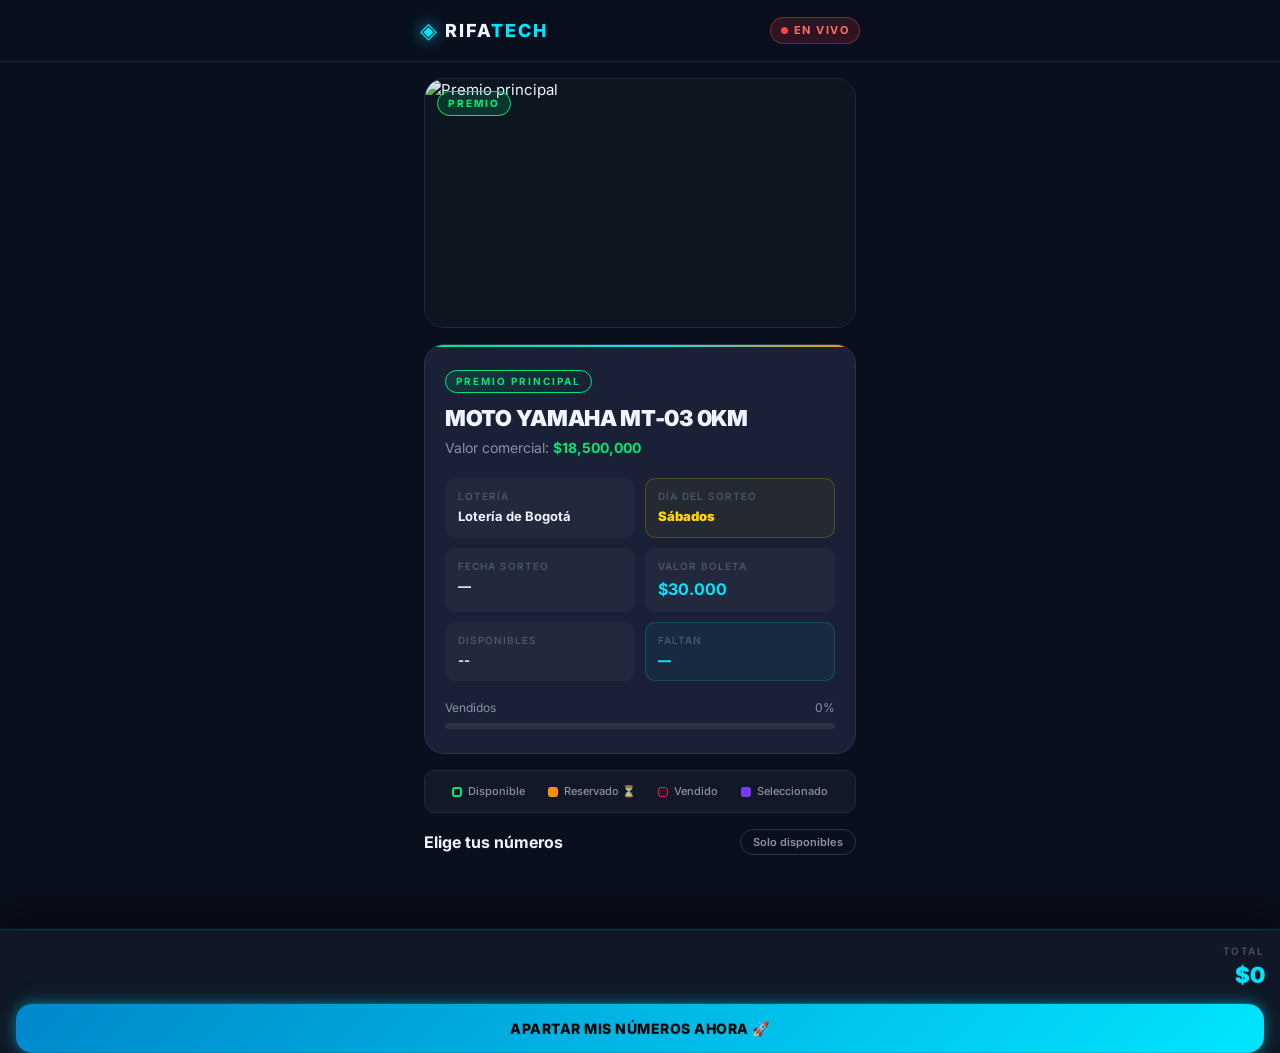
==== index.html @ be2120bd "Add files via upload" ====
<!DOCTYPE html>
<html lang="es">
<head>
  <meta charset="UTF-8" />
  <meta name="viewport" content="width=device-width, initial-scale=1.0, maximum-scale=1.0" />
  <meta name="theme-color" content="#0A0F1D" />
  <meta name="apple-mobile-web-app-capable" content="yes" />
  <title>RIFATECH — Plataforma SaaS</title>
  <link rel="preconnect" href="https://fonts.googleapis.com" />
  <link href="https://fonts.googleapis.com/css2?family=Inter:wght@400;500;600;700;800;900&display=swap" rel="stylesheet" />
  <link rel="stylesheet" href="styles.css" />
</head>
<body>

  <!-- ══════════════════════════════════════════════
       HEADER
  ══════════════════════════════════════════════ -->
  <header class="app-header">
    <div class="header-inner">
      <div class="logo">
        <span class="logo-icon">◈</span>
        <span class="logo-text">RIFA<span class="logo-accent">TECH</span></span>
      </div>
      <div class="header-badge">
        <span class="live-dot"></span>
        <span>EN VIVO</span>
      </div>
    </div>
  </header>

  <main class="main-content">

    <!-- ══════════════════════════════════════════════
         GALERÍA DE FOTOS DEL PREMIO
    ══════════════════════════════════════════════ -->
    <section class="prize-gallery" id="prize-gallery">
      <!-- Imagen principal (click para lightbox) -->
      <div class="gallery-main" id="gallery-main" onclick="openLightbox(0)">
        <img id="gallery-main-img" src="" alt="Premio principal" loading="lazy" />
        <div class="gallery-main-overlay">
          <span class="gallery-zoom-hint">🔍 Ver más grande</span>
        </div>
        <div class="gallery-badge">PREMIO</div>
      </div>
      <!-- Miniaturas (hasta 3 fotos adicionales) -->
      <div class="gallery-thumbs" id="gallery-thumbs"></div>
    </section>

    <!-- ══════════════════════════════════════════════
         HERO CARD DE LA RIFA
    ══════════════════════════════════════════════ -->
    <section class="raffle-hero">
      <div class="raffle-prize-badge">PREMIO PRINCIPAL</div>
      <h1 class="raffle-title" id="raffle-title">MOTO YAMAHA MT-03 0KM</h1>
      <p class="raffle-subtitle">Valor comercial: <strong id="raffle-prize-value">$18,500,000</strong></p>

      <div class="raffle-meta-grid">
        <div class="meta-item">
          <span class="meta-label">Lotería</span>
          <span class="meta-value" id="raffle-lottery-name">Lotería de Bogotá</span>
        </div>
        <div class="meta-item lottery-day-item">
          <span class="meta-label">Día del sorteo</span>
          <span class="meta-value lottery-day" id="raffle-lottery-day">Sábados</span>
        </div>
        <div class="meta-item">
          <span class="meta-label">Fecha sorteo</span>
          <span class="meta-value" id="raffle-draw-date">—</span>
        </div>
        <div class="meta-item">
          <span class="meta-label">Valor boleta</span>
          <span class="meta-value accent" id="raffle-ticket-price">$30.000</span>
        </div>
        <div class="meta-item">
          <span class="meta-label">Disponibles</span>
          <span class="meta-value" id="available-count">--</span>
        </div>
        <!-- Cuenta regresiva al sorteo -->
        <div class="meta-item countdown-item">
          <span class="meta-label">Faltan</span>
          <span class="meta-value countdown-value" id="draw-countdown">—</span>
        </div>
      </div>

      <!-- Progreso de venta -->
      <div class="progress-section">
        <div class="progress-labels">
          <span>Vendidos</span>
          <span id="progress-pct">0%</span>
        </div>
        <div class="progress-track">
          <div class="progress-fill" id="progress-fill" style="width:0%"></div>
        </div>
      </div>
    </section>

    <!-- ══════════════════════════════════════════════
         LEYENDA
    ══════════════════════════════════════════════ -->
    <div class="legend-strip">
      <div class="legend-item"><span class="legend-dot available"></span>Disponible</div>
      <div class="legend-item"><span class="legend-dot reserved"></span>Reservado ⏳</div>
      <div class="legend-item"><span class="legend-dot sold"></span>Vendido</div>
      <div class="legend-item"><span class="legend-dot selected"></span>Seleccionado</div>
    </div>

    <!-- ══════════════════════════════════════════════
         GRID DE NÚMEROS
    ══════════════════════════════════════════════ -->
    <section class="grid-section">
      <div class="grid-header">
        <h2 class="grid-title">Elige tus números</h2>
        <button class="filter-btn" id="filter-available-btn" onclick="toggleFilterAvailable()">
          Solo disponibles
        </button>
      </div>
      <div class="numbers-grid" id="numbers-grid"></div>
    </section>

  </main>

  <!-- ══════════════════════════════════════════════
       STICKY BOTTOM BAR
  ══════════════════════════════════════════════ -->
  <div class="sticky-bar" id="sticky-bar">
    <div class="sticky-summary">
      <div class="sticky-numbers" id="sticky-numbers-display"></div>
      <div class="sticky-total">
        <span class="total-label">TOTAL</span>
        <span class="total-amount" id="total-amount">$0</span>
      </div>
    </div>
    <button class="cta-button" onclick="openReservationModal()">
      APARTAR MIS NÚMEROS AHORA 🚀
    </button>
  </div>

  <!-- ══════════════════════════════════════════════
       LIGHTBOX DE FOTOS
  ══════════════════════════════════════════════ -->
  <div class="lightbox" id="lightbox" onclick="closeLightbox()">
    <button class="lightbox-close" onclick="closeLightbox()">✕</button>
    <button class="lightbox-prev" onclick="event.stopPropagation(); lightboxNav(-1)">‹</button>
    <div class="lightbox-img-wrap">
      <img id="lightbox-img" src="" alt="Foto del premio" />
    </div>
    <button class="lightbox-next" onclick="event.stopPropagation(); lightboxNav(1)">›</button>
    <div class="lightbox-counter" id="lightbox-counter">1 / 1</div>
  </div>

  <!-- ══════════════════════════════════════════════
       MODAL: RESERVAR
  ══════════════════════════════════════════════ -->
  <div class="modal-overlay" id="reservation-modal" onclick="closeModalOutside(event)">
    <div class="modal-card">
      <button class="modal-close" onclick="closeModal()">✕</button>
      <div class="modal-header">
        <div class="modal-icon">🎟️</div>
        <h3 class="modal-title">Confirmar Reserva</h3>
        <p class="modal-subtitle">Tienes <strong>15 minutos</strong> para completar el pago</p>
      </div>

      <div class="selected-preview" id="modal-selected-preview"></div>

      <div class="form-group">
        <label class="form-label">Nombre completo</label>
        <input type="text" class="form-input" id="buyer-name" placeholder="Ej: Juan Pérez García" autocomplete="name" />
      </div>
      <div class="form-group">
        <label class="form-label">WhatsApp</label>
        <input type="tel" class="form-input" id="buyer-phone" placeholder="+57 300 000 0000" autocomplete="tel" />
      </div>

      <div class="total-preview">
        <span>Total a pagar:</span>
        <span class="total-preview-amount" id="modal-total">$0</span>
      </div>

      <button class="confirm-btn" onclick="confirmReservation()">
        ✅ CONFIRMAR RESERVA
      </button>

      <p class="modal-disclaimer">
        Al confirmar, tus números quedan bloqueados 15 minutos. Recibirás tu comprobante por WhatsApp al confirmar el pago.
      </p>
    </div>
  </div>

  <!-- ══════════════════════════════════════════════
       MODAL: TICKET VIRTUAL
  ══════════════════════════════════════════════ -->
  <div class="modal-overlay" id="ticket-modal" onclick="closeTicketModalOutside(event)">
    <div class="modal-card ticket-modal-card">
      <button class="modal-close" onclick="closeTicketModal()">✕</button>
      <div id="ticket-render-area"></div>
      <div class="ticket-actions">
        <button class="download-btn" onclick="downloadTicket()">⬇ Descargar comprobante</button>
        <button class="share-wa-btn" onclick="shareTicketWhatsApp()">💬 Compartir por WhatsApp</button>
      </div>
    </div>
  </div>

  <!-- Toast -->
  <div class="toast" id="toast"></div>

  <script src="app.js"></script>
</body>
</html>
---- styles.css ----
/* ═══════════════════════════════════════════════════════════
   RIFATECH — DESIGN SYSTEM
   Dark Neon SaaS · Mobile-First · PWA
═══════════════════════════════════════════════════════════ */

/* ── TOKENS ─────────────────────────────────────────────── */
:root {
  --bg-base:        #0A0F1D;
  --bg-surface:     #111827;
  --bg-card:        #1A2035;
  --bg-card-hover:  #1F2840;

  --neon-green:     #00E676;
  --neon-green-dim: #00E67620;
  --neon-blue:      #00E5FF;
  --neon-blue-dim:  #00E5FF18;
  --reserved:       #FF9100;
  --reserved-dim:   #FF910020;
  --sold:           #FF1744;
  --sold-dim:       #FF174415;
  --selected:       #7C3AED;
  --selected-dim:   #7C3AED25;

  --text-primary:   #F0F4FF;
  --text-secondary: #8892A4;
  --text-muted:     #4A5568;

  --border-subtle:  #1E2840;
  --border-card:    #2A3348;

  --radius-sm: 6px;
  --radius-md: 10px;
  --radius-lg: 16px;
  --radius-xl: 20px;

  --font: 'Inter', system-ui, sans-serif;

  --shadow-neon-green: 0 0 12px #00E67660, 0 0 24px #00E67630;
  --shadow-neon-blue:  0 0 12px #00E5FF60, 0 0 24px #00E5FF30;
  --shadow-reserved:   0 0 12px #FF910060, 0 0 24px #FF910030;
  --shadow-card:       0 4px 24px rgba(0,0,0,0.4);
}

/* ── RESET & BASE ────────────────────────────────────────── */
*, *::before, *::after { box-sizing: border-box; margin: 0; padding: 0; }

html { scroll-behavior: smooth; }

body {
  background: var(--bg-base);
  color: var(--text-primary);
  font-family: var(--font);
  font-size: 15px;
  line-height: 1.5;
  min-height: 100vh;
  padding-bottom: 160px; /* space for sticky bar */
  -webkit-font-smoothing: antialiased;
}

/* ── HEADER ──────────────────────────────────────────────── */
.app-header {
  position: sticky;
  top: 0;
  z-index: 100;
  background: rgba(10, 15, 29, 0.92);
  backdrop-filter: blur(16px);
  -webkit-backdrop-filter: blur(16px);
  border-bottom: 1px solid var(--border-subtle);
}

.header-inner {
  display: flex;
  align-items: center;
  justify-content: space-between;
  padding: 14px 20px;
  max-width: 480px;
  margin: 0 auto;
}

.logo {
  display: flex;
  align-items: center;
  gap: 8px;
  text-decoration: none;
}

.logo-icon {
  font-size: 22px;
  color: var(--neon-blue);
  filter: drop-shadow(0 0 8px var(--neon-blue));
}

.logo-text {
  font-size: 18px;
  font-weight: 800;
  letter-spacing: 2px;
  color: var(--text-primary);
}

.logo-accent {
  color: var(--neon-blue);
}

.header-badge {
  display: flex;
  align-items: center;
  gap: 6px;
  background: rgba(255, 65, 68, 0.15);
  border: 1px solid rgba(255, 65, 68, 0.4);
  color: #FF6B6B;
  font-size: 11px;
  font-weight: 700;
  letter-spacing: 1.5px;
  padding: 4px 10px;
  border-radius: 20px;
}

.live-dot {
  width: 7px;
  height: 7px;
  background: #FF4444;
  border-radius: 50%;
  animation: live-pulse 1.4s ease-in-out infinite;
}

@keyframes live-pulse {
  0%, 100% { opacity: 1; transform: scale(1); }
  50%       { opacity: 0.4; transform: scale(0.8); }
}

/* ── MAIN CONTENT ────────────────────────────────────────── */
.main-content {
  max-width: 480px;
  margin: 0 auto;
  padding: 0 16px;
}

/* ── RAFFLE HERO ─────────────────────────────────────────── */
.raffle-hero {
  padding: 24px 20px;
  background: var(--bg-card);
  border: 1px solid var(--border-card);
  border-radius: var(--radius-xl);
  margin: 16px 0;
  position: relative;
  overflow: hidden;
}

.raffle-hero::before {
  content: '';
  position: absolute;
  top: 0; left: 0; right: 0;
  height: 2px;
  background: linear-gradient(90deg, var(--neon-green), var(--neon-blue), var(--reserved));
}

.raffle-prize-badge {
  display: inline-block;
  background: linear-gradient(135deg, var(--neon-green-dim), transparent);
  border: 1px solid var(--neon-green);
  color: var(--neon-green);
  font-size: 10px;
  font-weight: 700;
  letter-spacing: 2px;
  padding: 3px 10px;
  border-radius: 20px;
  margin-bottom: 12px;
}

.raffle-title {
  font-size: 22px;
  font-weight: 900;
  line-height: 1.2;
  letter-spacing: -0.3px;
  margin-bottom: 6px;
}

.raffle-subtitle {
  font-size: 14px;
  color: var(--text-secondary);
  margin-bottom: 20px;
}

.raffle-subtitle strong {
  color: var(--neon-green);
}

.raffle-meta-grid {
  display: grid;
  grid-template-columns: 1fr 1fr;
  gap: 12px;
  margin-bottom: 20px;
}

.meta-item {
  background: rgba(255,255,255,0.04);
  border: 1px solid var(--border-subtle);
  border-radius: var(--radius-md);
  padding: 10px 12px;
}

.meta-label {
  display: block;
  font-size: 10px;
  font-weight: 600;
  letter-spacing: 1px;
  color: var(--text-muted);
  text-transform: uppercase;
  margin-bottom: 3px;
}

.meta-value {
  display: block;
  font-size: 13px;
  font-weight: 700;
  color: var(--text-primary);
}

.meta-value.accent {
  color: var(--neon-blue);
  font-size: 16px;
}

.progress-section { }

.progress-labels {
  display: flex;
  justify-content: space-between;
  font-size: 12px;
  color: var(--text-secondary);
  margin-bottom: 6px;
}

.progress-track {
  height: 6px;
  background: rgba(255,255,255,0.08);
  border-radius: 99px;
  overflow: hidden;
}

.progress-fill {
  height: 100%;
  background: linear-gradient(90deg, var(--neon-green), var(--neon-blue));
  border-radius: 99px;
  transition: width 0.6s cubic-bezier(0.34, 1.56, 0.64, 1);
  box-shadow: 0 0 10px var(--neon-green);
}

/* ── LEGEND ──────────────────────────────────────────────── */
.legend-strip {
  display: flex;
  justify-content: space-around;
  padding: 12px 16px;
  background: var(--bg-surface);
  border-radius: var(--radius-md);
  margin-bottom: 16px;
  border: 1px solid var(--border-subtle);
}

.legend-item {
  display: flex;
  align-items: center;
  gap: 6px;
  font-size: 11px;
  color: var(--text-secondary);
  font-weight: 500;
}

.legend-dot {
  width: 10px;
  height: 10px;
  border-radius: 3px;
  flex-shrink: 0;
}

.legend-dot.available { background: transparent; border: 2px solid var(--neon-green); }
.legend-dot.reserved  { background: var(--reserved); }
.legend-dot.sold      { background: var(--sold-dim); border: 1px solid var(--sold); }
.legend-dot.selected  { background: var(--selected); }

/* ── GRID SECTION ────────────────────────────────────────── */
.grid-section {
  margin-bottom: 24px;
}

.grid-header {
  display: flex;
  align-items: center;
  justify-content: space-between;
  margin-bottom: 14px;
}

.grid-title {
  font-size: 16px;
  font-weight: 700;
  color: var(--text-primary);
}

.filter-btn {
  background: transparent;
  border: 1px solid var(--border-card);
  color: var(--text-secondary);
  font-family: var(--font);
  font-size: 11px;
  font-weight: 600;
  padding: 5px 12px;
  border-radius: 20px;
  cursor: pointer;
  transition: all 0.2s;
}

.filter-btn.active {
  border-color: var(--neon-green);
  color: var(--neon-green);
  background: var(--neon-green-dim);
}

/* ── NUMBERS GRID ────────────────────────────────────────── */
.numbers-grid {
  display: grid;
  grid-template-columns: repeat(5, 1fr);
  gap: 8px;
}

/* ── NUMBER BUTTON BASE ──────────────────────────────────── */
.num-btn {
  aspect-ratio: 1;
  border-radius: 8px;
  border: 1.5px solid transparent;
  font-family: var(--font);
  font-size: 13px;
  font-weight: 700;
  cursor: pointer;
  position: relative;
  transition: transform 0.15s cubic-bezier(0.34, 1.56, 0.64, 1),
              box-shadow 0.15s ease,
              background 0.2s ease,
              border-color 0.2s ease,
              opacity 0.3s ease;
  display: flex;
  align-items: center;
  justify-content: center;
  overflow: hidden;
  -webkit-tap-highlight-color: transparent;
  user-select: none;
}

.num-btn:focus-visible {
  outline: 2px solid var(--neon-blue);
  outline-offset: 2px;
}

/* STATE: Available */
.num-btn.available {
  background: #141B2D;
  border-color: var(--neon-green);
  color: var(--text-primary);
  animation: border-breathe 3s ease-in-out infinite;
}

@keyframes border-breathe {
  0%, 100% { box-shadow: 0 0 4px #00E67630; }
  50%       { box-shadow: 0 0 10px #00E67650, 0 0 20px #00E67620; }
}

.num-btn.available:hover,
.num-btn.available:active {
  transform: scale(1.07);
  box-shadow: var(--shadow-neon-green);
  background: #1A2A1A;
  animation: none;
}

/* STATE: Reserved */
.num-btn.reserved {
  background: var(--reserved);
  border-color: transparent;
  color: #1A0A00;
  cursor: not-allowed;
  font-size: 10px;
  flex-direction: column;
  gap: 1px;
}

.num-btn.reserved::after {
  content: '⏳';
  font-size: 9px;
  opacity: 0.9;
}

/* STATE: Sold */
.num-btn.sold {
  background: var(--sold-dim);
  border-color: rgba(255, 23, 68, 0.3);
  color: rgba(255,255,255,0.25);
  cursor: not-allowed;
  text-decoration: line-through;
  text-decoration-color: rgba(255,23,68,0.5);
}

/* STATE: Selected (user picked this) */
.num-btn.selected {
  background: var(--selected);
  border-color: #9F67FF;
  color: #fff;
  transform: scale(1.08);
  box-shadow: 0 0 12px #7C3AED80, 0 0 24px #7C3AED40;
  animation: none;
}

.num-btn.selected:hover,
.num-btn.selected:active {
  transform: scale(1.05);
}

/* Ripple effect on tap */
.num-btn::before {
  content: '';
  position: absolute;
  inset: 0;
  background: radial-gradient(circle, rgba(255,255,255,0.2) 0%, transparent 70%);
  opacity: 0;
  transform: scale(0);
  transition: transform 0.3s, opacity 0.3s;
  pointer-events: none;
}

.num-btn:active::before {
  opacity: 1;
  transform: scale(1);
}

/* Hidden for filter mode */
.num-btn.hidden {
  display: none;
}

/* ── STICKY BAR ──────────────────────────────────────────── */
.sticky-bar {
  position: fixed;
  bottom: 0;
  left: 0; right: 0;
  z-index: 200;
  background: rgba(17, 24, 39, 0.97);
  backdrop-filter: blur(20px);
  -webkit-backdrop-filter: blur(20px);
  border-top: 1px solid rgba(0, 229, 255, 0.2);
  padding: 14px 16px 20px;
  transform: translateY(120%);
  transition: transform 0.4s cubic-bezier(0.34, 1.56, 0.64, 1);
  box-shadow: 0 -8px 40px rgba(0,0,0,0.6);
}

.sticky-bar.visible {
  transform: translateY(0);
}

.sticky-summary {
  display: flex;
  justify-content: space-between;
  align-items: center;
  margin-bottom: 12px;
}

.sticky-numbers-display {
  display: flex;
  flex-wrap: wrap;
  gap: 6px;
  max-width: 220px;
}

.sticky-num-tag {
  background: var(--selected);
  color: #fff;
  font-size: 12px;
  font-weight: 700;
  padding: 3px 8px;
  border-radius: 4px;
}

.sticky-overflow {
  font-size: 12px;
  color: var(--text-secondary);
  align-self: center;
}

.sticky-total {
  text-align: right;
  flex-shrink: 0;
}

.total-label {
  display: block;
  font-size: 10px;
  letter-spacing: 1.5px;
  color: var(--text-muted);
  font-weight: 600;
}

.total-amount {
  display: block;
  font-size: 22px;
  font-weight: 900;
  color: var(--neon-blue);
  letter-spacing: -0.5px;
}

.cta-button {
  width: 100%;
  padding: 16px;
  background: linear-gradient(135deg, #0088CC, var(--neon-blue));
  color: #000;
  font-family: var(--font);
  font-size: 14px;
  font-weight: 800;
  letter-spacing: 0.5px;
  border: none;
  border-radius: var(--radius-lg);
  cursor: pointer;
  transition: transform 0.15s, box-shadow 0.15s;
  box-shadow: var(--shadow-neon-blue);
  -webkit-tap-highlight-color: transparent;
}

.cta-button:active {
  transform: scale(0.97);
  box-shadow: 0 0 8px var(--neon-blue);
}

/* ── MODAL ───────────────────────────────────────────────── */
.modal-overlay {
  position: fixed;
  inset: 0;
  z-index: 300;
  background: rgba(0,0,0,0.75);
  backdrop-filter: blur(8px);
  -webkit-backdrop-filter: blur(8px);
  display: flex;
  align-items: flex-end;
  justify-content: center;
  padding: 0;
  opacity: 0;
  pointer-events: none;
  transition: opacity 0.25s ease;
}

.modal-overlay.open {
  opacity: 1;
  pointer-events: all;
}

.modal-card {
  background: var(--bg-card);
  border: 1px solid var(--border-card);
  border-radius: var(--radius-xl) var(--radius-xl) 0 0;
  width: 100%;
  max-width: 480px;
  padding: 28px 20px 40px;
  position: relative;
  transform: translateY(100%);
  transition: transform 0.35s cubic-bezier(0.34, 1.56, 0.64, 1);
  max-height: 92vh;
  overflow-y: auto;
}

.modal-overlay.open .modal-card {
  transform: translateY(0);
}

.modal-close {
  position: absolute;
  top: 16px;
  right: 16px;
  background: rgba(255,255,255,0.1);
  border: none;
  color: var(--text-secondary);
  width: 32px;
  height: 32px;
  border-radius: 50%;
  font-size: 14px;
  cursor: pointer;
  display: flex;
  align-items: center;
  justify-content: center;
  transition: background 0.2s;
}

.modal-close:hover { background: rgba(255,255,255,0.18); }

.modal-header {
  text-align: center;
  margin-bottom: 24px;
}

.modal-icon { font-size: 36px; margin-bottom: 8px; }

.modal-title {
  font-size: 20px;
  font-weight: 800;
  margin-bottom: 4px;
}

.modal-subtitle {
  font-size: 13px;
  color: var(--text-secondary);
}

.modal-subtitle strong { color: var(--reserved); }

.selected-preview {
  display: flex;
  flex-wrap: wrap;
  gap: 8px;
  justify-content: center;
  margin-bottom: 24px;
  padding: 16px;
  background: rgba(124, 58, 237, 0.1);
  border: 1px solid rgba(124, 58, 237, 0.3);
  border-radius: var(--radius-md);
}

.preview-num {
  background: var(--selected);
  color: #fff;
  font-size: 18px;
  font-weight: 900;
  padding: 6px 14px;
  border-radius: 6px;
}

.form-group {
  margin-bottom: 16px;
}

.form-label {
  display: block;
  font-size: 12px;
  font-weight: 600;
  letter-spacing: 0.5px;
  color: var(--text-secondary);
  margin-bottom: 6px;
}

.form-input {
  width: 100%;
  background: rgba(255,255,255,0.06);
  border: 1px solid var(--border-card);
  color: var(--text-primary);
  font-family: var(--font);
  font-size: 15px;
  padding: 12px 14px;
  border-radius: var(--radius-md);
  transition: border-color 0.2s, box-shadow 0.2s;
  outline: none;
}

.form-input:focus {
  border-color: var(--neon-blue);
  box-shadow: 0 0 0 3px rgba(0, 229, 255, 0.1);
}

.form-input::placeholder { color: var(--text-muted); }

.total-preview {
  display: flex;
  justify-content: space-between;
  align-items: center;
  padding: 14px 16px;
  background: rgba(0, 229, 255, 0.06);
  border: 1px solid rgba(0, 229, 255, 0.2);
  border-radius: var(--radius-md);
  margin-bottom: 20px;
  font-size: 14px;
  font-weight: 600;
  color: var(--text-secondary);
}

.total-preview-amount {
  font-size: 22px;
  font-weight: 900;
  color: var(--neon-blue);
}

.confirm-btn {
  width: 100%;
  padding: 16px;
  background: linear-gradient(135deg, #00B84A, var(--neon-green));
  color: #001A0D;
  font-family: var(--font);
  font-size: 15px;
  font-weight: 800;
  letter-spacing: 0.3px;
  border: none;
  border-radius: var(--radius-lg);
  cursor: pointer;
  transition: transform 0.15s, box-shadow 0.15s;
  box-shadow: var(--shadow-neon-green);
  margin-bottom: 16px;
}

.confirm-btn:active { transform: scale(0.97); }

.modal-disclaimer {
  font-size: 11px;
  color: var(--text-muted);
  text-align: center;
  line-height: 1.6;
}

/* ── TICKET MODAL ────────────────────────────────────────── */
.ticket-modal-card {
  border-radius: var(--radius-xl) var(--radius-xl) 0 0;
  padding-bottom: 32px;
}

/* ── DIGITAL TICKET DESIGN ───────────────────────────────── */
.ticket {
  background: linear-gradient(160deg, #0D1B2A, #12243A);
  border: 1px solid rgba(0, 230, 118, 0.3);
  border-radius: var(--radius-xl);
  overflow: hidden;
  margin-bottom: 20px;
  box-shadow: 0 0 30px rgba(0,230,118,0.1);
  font-family: var(--font);
}

.ticket-header {
  background: linear-gradient(135deg, #001A0D, #002615);
  padding: 20px 22px 16px;
  display: flex;
  align-items: center;
  justify-content: space-between;
  border-bottom: 1px solid rgba(0,230,118,0.15);
}

.ticket-logo {
  font-size: 16px;
  font-weight: 900;
  letter-spacing: 2px;
  color: var(--neon-green);
}

.ticket-paid-seal {
  background: rgba(0, 230, 118, 0.15);
  border: 1.5px solid var(--neon-green);
  color: var(--neon-green);
  font-size: 11px;
  font-weight: 800;
  letter-spacing: 1px;
  padding: 5px 12px;
  border-radius: 20px;
  box-shadow: 0 0 8px rgba(0,230,118,0.3);
}

.ticket-numbers-section {
  padding: 28px 22px 20px;
  text-align: center;
}

.ticket-numbers-label {
  font-size: 10px;
  font-weight: 600;
  letter-spacing: 3px;
  color: rgba(255,255,255,0.35);
  margin-bottom: 10px;
  text-transform: uppercase;
}

.ticket-numbers-display {
  display: flex;
  justify-content: center;
  flex-wrap: wrap;
  gap: 10px;
  margin-bottom: 8px;
}

.ticket-num {
  font-size: 52px;
  font-weight: 900;
  color: #fff;
  line-height: 1;
  letter-spacing: -2px;
  text-shadow: 0 0 20px rgba(0,229,255,0.4);
}

.ticket-body {
  padding: 0 22px 20px;
}

.ticket-detail-row {
  display: flex;
  justify-content: space-between;
  padding: 8px 0;
  border-bottom: 1px solid rgba(255,255,255,0.05);
  font-size: 13px;
}

.ticket-detail-row:last-of-type { border-bottom: none; }

.ticket-detail-label {
  color: rgba(255,255,255,0.4);
  font-weight: 500;
}

.ticket-detail-value {
  color: var(--text-primary);
  font-weight: 700;
  text-align: right;
  max-width: 60%;
}

/* Perforated divider */
.ticket-perforated {
  position: relative;
  margin: 0 -1px;
  height: 22px;
  display: flex;
  align-items: center;
}

.ticket-perforated::before,
.ticket-perforated::after {
  content: '';
  width: 22px;
  height: 22px;
  background: var(--bg-base);
  border-radius: 50%;
  flex-shrink: 0;
  border: 1px solid rgba(0,230,118,0.2);
}

.ticket-dashes {
  flex: 1;
  border: none;
  border-top: 2px dashed rgba(0,230,118,0.25);
  margin: 0 4px;
}

.ticket-footer {
  padding: 16px 22px 22px;
  display: flex;
  justify-content: space-between;
  align-items: flex-start;
  gap: 16px;
}

.ticket-owner-info { flex: 1; }

.ticket-owner-name {
  font-size: 14px;
  font-weight: 800;
  color: var(--text-primary);
  margin-bottom: 2px;
}

.ticket-owner-phone {
  font-size: 12px;
  color: var(--text-secondary);
  margin-bottom: 6px;
}

.ticket-serial {
  font-size: 10px;
  font-weight: 700;
  letter-spacing: 1px;
  color: var(--neon-green);
  font-variant-numeric: tabular-nums;
}

.ticket-qr-block {
  text-align: center;
}

.ticket-qr-placeholder {
  width: 64px;
  height: 64px;
  background: #fff;
  border-radius: 4px;
  display: flex;
  align-items: center;
  justify-content: center;
  margin-bottom: 4px;
}

.ticket-qr-placeholder svg { width: 56px; height: 56px; }

.ticket-qr-label {
  font-size: 9px;
  color: var(--text-muted);
  letter-spacing: 0.5px;
}

.download-btn {
  width: 100%;
  padding: 14px;
  background: transparent;
  border: 1.5px solid var(--neon-green);
  color: var(--neon-green);
  font-family: var(--font);
  font-size: 14px;
  font-weight: 700;
  border-radius: var(--radius-lg);
  cursor: pointer;
  transition: background 0.2s, box-shadow 0.2s;
}

.download-btn:hover {
  background: var(--neon-green-dim);
  box-shadow: var(--shadow-neon-green);
}

/* ── TIMER CHIP ──────────────────────────────────────────── */
.timer-chip {
  display: inline-flex;
  align-items: center;
  gap: 6px;
  background: rgba(255, 145, 0, 0.12);
  border: 1px solid rgba(255, 145, 0, 0.4);
  color: var(--reserved);
  font-size: 12px;
  font-weight: 700;
  padding: 4px 12px;
  border-radius: 20px;
  margin: 0 auto 16px;
  display: flex;
  width: fit-content;
}

/* ── TOAST ───────────────────────────────────────────────── */
.toast {
  position: fixed;
  top: 70px;
  left: 50%;
  transform: translateX(-50%) translateY(-10px);
  background: var(--bg-card);
  border: 1px solid var(--border-card);
  color: var(--text-primary);
  font-size: 13px;
  font-weight: 600;
  padding: 10px 20px;
  border-radius: 30px;
  z-index: 500;
  opacity: 0;
  transition: opacity 0.25s, transform 0.25s;
  white-space: nowrap;
  pointer-events: none;
  box-shadow: var(--shadow-card);
}

.toast.show {
  opacity: 1;
  transform: translateX(-50%) translateY(0);
}

/* ── SCROLLBAR ───────────────────────────────────────────── */
::-webkit-scrollbar { width: 4px; }
::-webkit-scrollbar-track { background: transparent; }
::-webkit-scrollbar-thumb { background: var(--border-card); border-radius: 2px; }

/* ── REDUCED MOTION ──────────────────────────────────────── */
@media (prefers-reduced-motion: reduce) {
  *, *::before, *::after { animation-duration: 0.01ms !important; transition-duration: 0.01ms !important; }
}

/* ── DESKTOP BREAKPOINT ──────────────────────────────────── */
@media (min-width: 640px) {
  .numbers-grid { grid-template-columns: repeat(8, 1fr); }
  .main-content { padding: 0 24px; }
}

/* ═══════════════════════════════════════════════════════════
   NUEVAS SECCIONES: Galería · Lotería · Countdown · Lightbox
   Ticket con foto del premio · Botón WhatsApp
═══════════════════════════════════════════════════════════ */

/* ── GALERÍA DEL PREMIO ─────────────────────────────────── */
.prize-gallery {
  margin: 16px 0 0;
  border-radius: var(--radius-xl, 20px);
  overflow: hidden;
  background: #111827;
  border: 1px solid #1E2840;
}

.gallery-main {
  position: relative;
  width: 100%;
  aspect-ratio: 16 / 9;
  overflow: hidden;
  cursor: pointer;
  background: #0d1520;
  display: flex;
  align-items: center;
  justify-content: center;
}

.gallery-main img {
  width: 100%;
  height: 100%;
  object-fit: cover;
  transition: transform 0.4s ease;
  display: block;
}

.gallery-main:hover img { transform: scale(1.03); }

/* Placeholder cuando no hay foto */
.gallery-main.no-photo {
  aspect-ratio: 16 / 9;
  background: linear-gradient(135deg, #111827 0%, #0d1520 100%);
  display: flex;
  align-items: center;
  justify-content: center;
  flex-direction: column;
  gap: 12px;
  cursor: default;
}

.gallery-no-photo-icon { font-size: 48px; opacity: 0.3; }
.gallery-no-photo-text { font-size: 13px; color: #4A5568; font-weight: 600; }

.gallery-main-overlay {
  position: absolute;
  inset: 0;
  background: linear-gradient(to top, rgba(0,0,0,0.5) 0%, transparent 50%);
  opacity: 0;
  transition: opacity 0.2s;
  display: flex;
  align-items: flex-end;
  padding: 16px;
}

.gallery-main:hover .gallery-main-overlay { opacity: 1; }

.gallery-zoom-hint {
  font-size: 12px;
  color: rgba(255,255,255,0.85);
  font-weight: 600;
  background: rgba(0,0,0,0.4);
  padding: 4px 10px;
  border-radius: 20px;
}

.gallery-badge {
  position: absolute;
  top: 12px;
  left: 12px;
  background: rgba(0, 230, 118, 0.15);
  border: 1px solid #00E676;
  color: #00E676;
  font-size: 10px;
  font-weight: 800;
  letter-spacing: 2px;
  padding: 4px 10px;
  border-radius: 20px;
}

/* Miniaturas */
.gallery-thumbs {
  display: flex;
  gap: 3px;
  padding: 3px;
  background: #0d1520;
}

.gallery-thumb {
  flex: 1;
  aspect-ratio: 4 / 3;
  overflow: hidden;
  border-radius: 4px;
  cursor: pointer;
  position: relative;
  background: #111827;
  border: none;
  padding: 0;
}

.gallery-thumb img {
  width: 100%;
  height: 100%;
  object-fit: cover;
  transition: transform 0.2s;
  display: block;
}

.gallery-thumb:hover img { transform: scale(1.08); }

.gallery-thumb.active::after {
  content: '';
  position: absolute;
  inset: 0;
  border: 2px solid #00E676;
  border-radius: 4px;
  pointer-events: none;
}

/* ── META: DÍA DE LOTERÍA ───────────────────────────────── */
.lottery-day {
  color: #FFD700 !important;
  font-weight: 900 !important;
}

.lottery-day-item {
  border: 1px solid rgba(255, 215, 0, 0.2) !important;
  background: rgba(255, 215, 0, 0.05) !important;
}

/* ── CUENTA REGRESIVA ───────────────────────────────────── */
.countdown-item {
  border: 1px solid rgba(0, 229, 255, 0.2) !important;
  background: rgba(0, 229, 255, 0.05) !important;
}

.countdown-value {
  color: #00E5FF !important;
  font-size: 13px !important;
  font-weight: 900 !important;
  letter-spacing: -0.3px;
  font-variant-numeric: tabular-nums;
}

/* ── LIGHTBOX ───────────────────────────────────────────── */
.lightbox {
  position: fixed;
  inset: 0;
  z-index: 1000;
  background: rgba(0,0,0,0.93);
  display: flex;
  align-items: center;
  justify-content: center;
  opacity: 0;
  pointer-events: none;
  transition: opacity 0.25s;
}

.lightbox.open {
  opacity: 1;
  pointer-events: all;
}

.lightbox-img-wrap {
  max-width: 92vw;
  max-height: 82vh;
  border-radius: 12px;
  overflow: hidden;
  box-shadow: 0 0 80px rgba(0,0,0,0.8);
}

.lightbox-img-wrap img {
  display: block;
  max-width: 92vw;
  max-height: 82vh;
  object-fit: contain;
}

.lightbox-close {
  position: absolute;
  top: 16px; right: 16px;
  background: rgba(255,255,255,0.12);
  border: none;
  color: #fff;
  width: 44px; height: 44px;
  border-radius: 50%;
  font-size: 18px;
  cursor: pointer;
  transition: background 0.2s;
  display: flex; align-items: center; justify-content: center;
}

.lightbox-close:hover { background: rgba(255,255,255,0.22); }

.lightbox-prev,
.lightbox-next {
  position: absolute;
  top: 50%;
  transform: translateY(-50%);
  background: rgba(255,255,255,0.1);
  border: none;
  color: #fff;
  width: 48px; height: 48px;
  border-radius: 50%;
  font-size: 28px;
  cursor: pointer;
  transition: background 0.2s;
  display: flex; align-items: center; justify-content: center;
}

.lightbox-prev { left: 12px; }
.lightbox-next { right: 12px; }
.lightbox-prev:hover, .lightbox-next:hover { background: rgba(255,255,255,0.22); }

.lightbox-counter {
  position: absolute;
  bottom: 20px;
  left: 50%;
  transform: translateX(-50%);
  font-size: 13px;
  font-weight: 700;
  color: rgba(255,255,255,0.6);
  background: rgba(0,0,0,0.4);
  padding: 4px 14px;
  border-radius: 20px;
}

/* ── TICKET CON FOTO ────────────────────────────────────── */
/* Zona de imagen del premio dentro del ticket */
.ticket-prize-image {
  width: 100%;
  aspect-ratio: 16 / 7;
  overflow: hidden;
  position: relative;
}

.ticket-prize-image img {
  width: 100%;
  height: 100%;
  object-fit: cover;
  display: block;
}

.ticket-prize-image.no-photo {
  background: linear-gradient(135deg, #0D1B2A, #12243A);
  display: flex;
  align-items: center;
  justify-content: center;
  flex-direction: column;
  gap: 8px;
}

.ticket-prize-no-photo-icon { font-size: 36px; opacity: 0.3; }
.ticket-prize-no-photo-label {
  font-size: 11px;
  color: rgba(255,255,255,0.2);
  font-weight: 600;
  letter-spacing: 1px;
}

/* Overlay degradado sobre la foto en el ticket */
.ticket-prize-image::after {
  content: '';
  position: absolute;
  bottom: 0; left: 0; right: 0;
  height: 50%;
  background: linear-gradient(to top, #0D1B2A, transparent);
  pointer-events: none;
}

/* Número de sorteo en el ticket */
.ticket-draw-row {
  display: flex;
  gap: 8px;
  align-items: center;
  padding: 10px 22px 0;
}

.ticket-draw-badge {
  display: inline-flex;
  align-items: center;
  gap: 5px;
  background: rgba(255, 215, 0, 0.12);
  border: 1px solid rgba(255, 215, 0, 0.4);
  color: #FFD700;
  font-size: 11px;
  font-weight: 800;
  letter-spacing: 0.5px;
  padding: 4px 10px;
  border-radius: 20px;
  flex-shrink: 0;
}

.ticket-draw-day {
  font-size: 11px;
  color: rgba(255,255,255,0.4);
  font-weight: 600;
}

/* ── BOTONES DEL TICKET ─────────────────────────────────── */
.ticket-actions {
  display: flex;
  flex-direction: column;
  gap: 10px;
  margin-top: 16px;
}

.share-wa-btn {
  width: 100%;
  padding: 14px;
  background: linear-gradient(135deg, #25D366, #128C7E);
  color: #fff;
  font-family: 'Inter', sans-serif;
  font-size: 14px;
  font-weight: 800;
  border: none;
  border-radius: 14px;
  cursor: pointer;
  transition: transform 0.15s, box-shadow 0.15s;
  box-shadow: 0 4px 16px rgba(37,211,102,0.35);
}

.share-wa-btn:active { transform: scale(0.97); }

/* ── META-GRID EXPANDIDA (6 celdas) ────────────────────── */
.raffle-meta-grid {
  display: grid;
  grid-template-columns: 1fr 1fr;
  gap: 10px;
  margin-bottom: 18px;
}
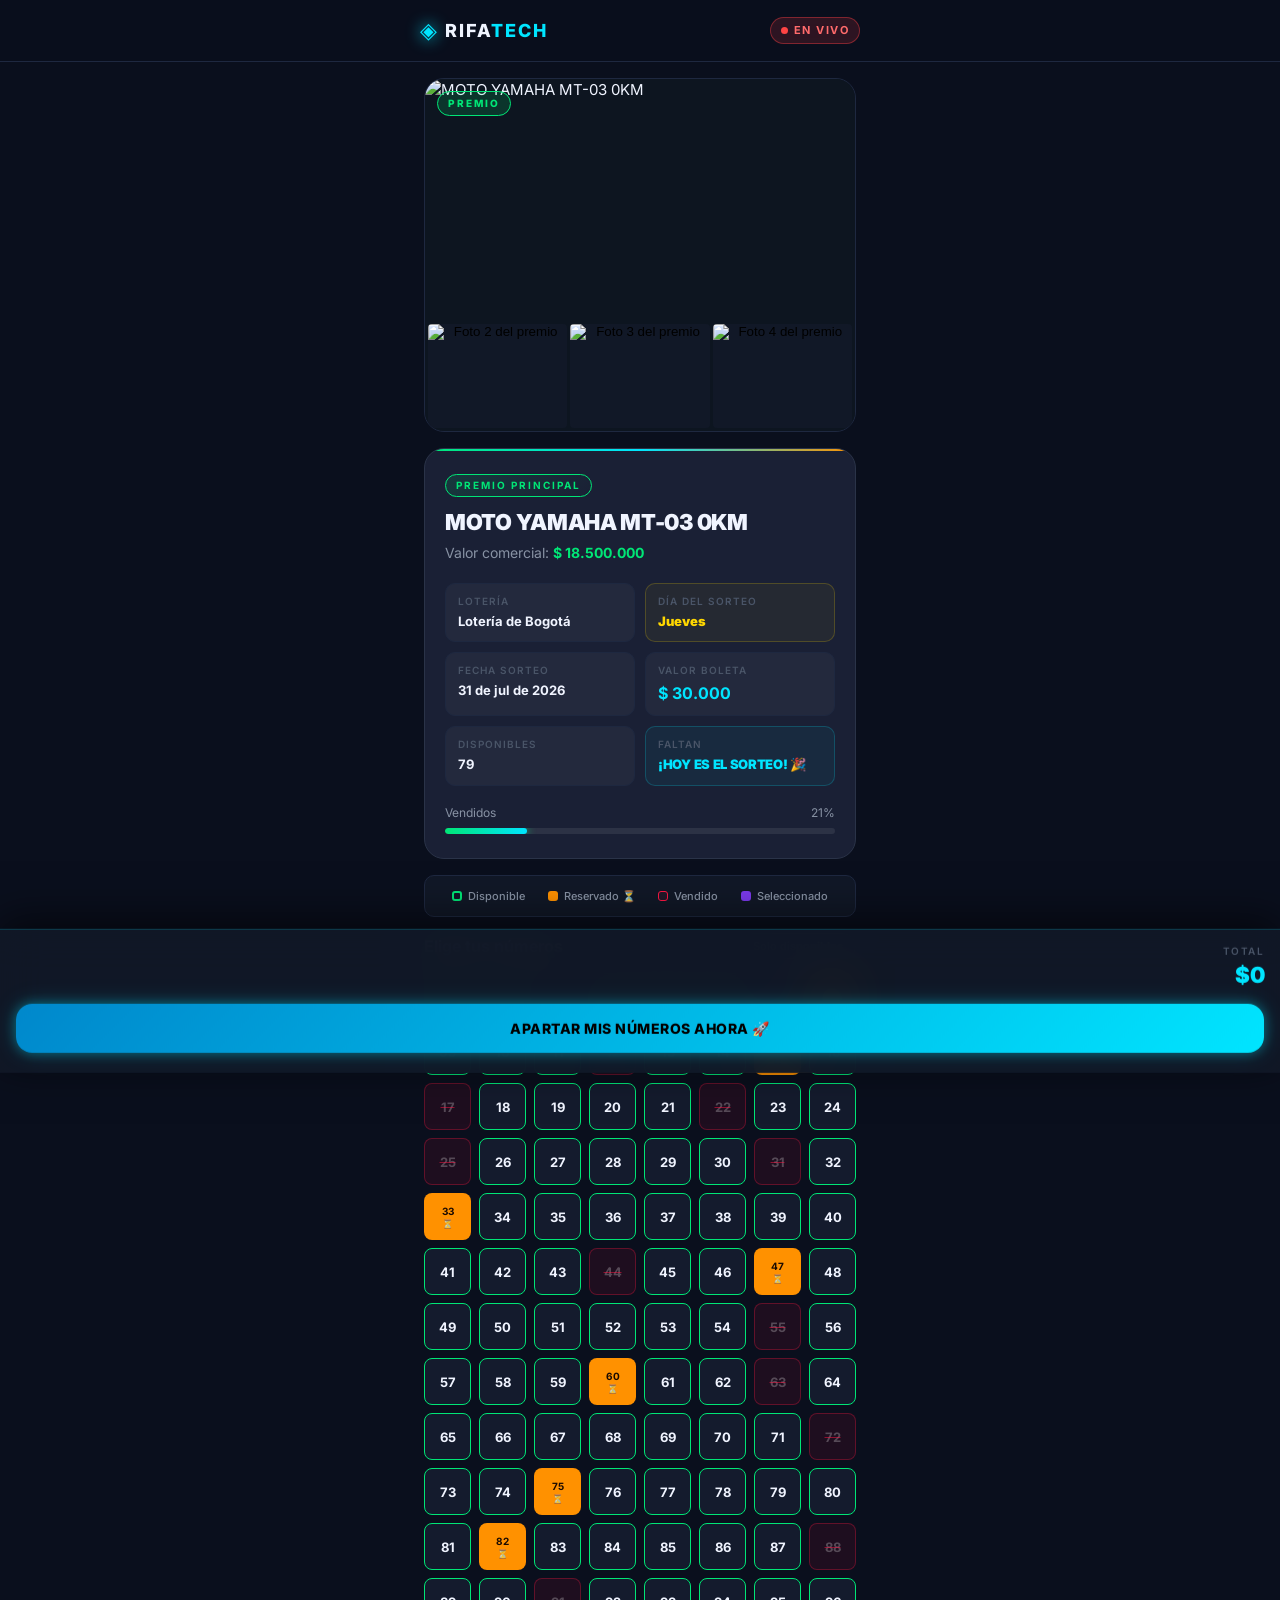
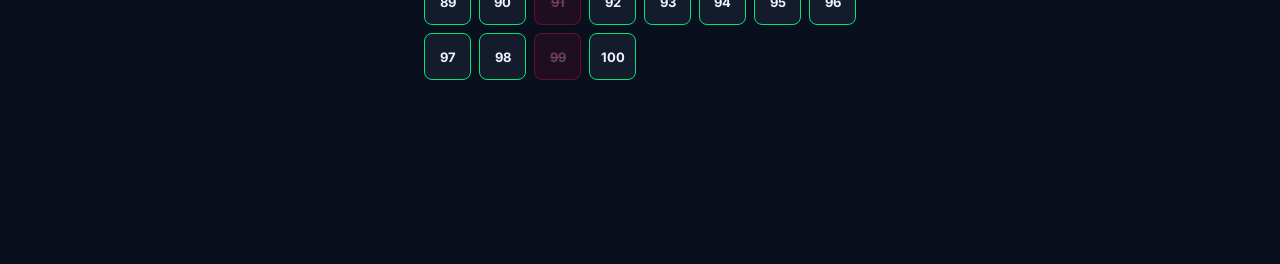
==== commit 5939786d: "Rename index-3.html to index.html" ====
--- a/index.html
+++ b/index.html
@@ -203,6 +203,7 @@
   <!-- Toast -->
   <div class="toast" id="toast"></div>
 
+  <script src="https://cdn.jsdelivr.net/npm/@supabase/supabase-js@2/dist/umd/supabase.min.js"></script>
   <script src="app.js"></script>
 </body>
 </html>
